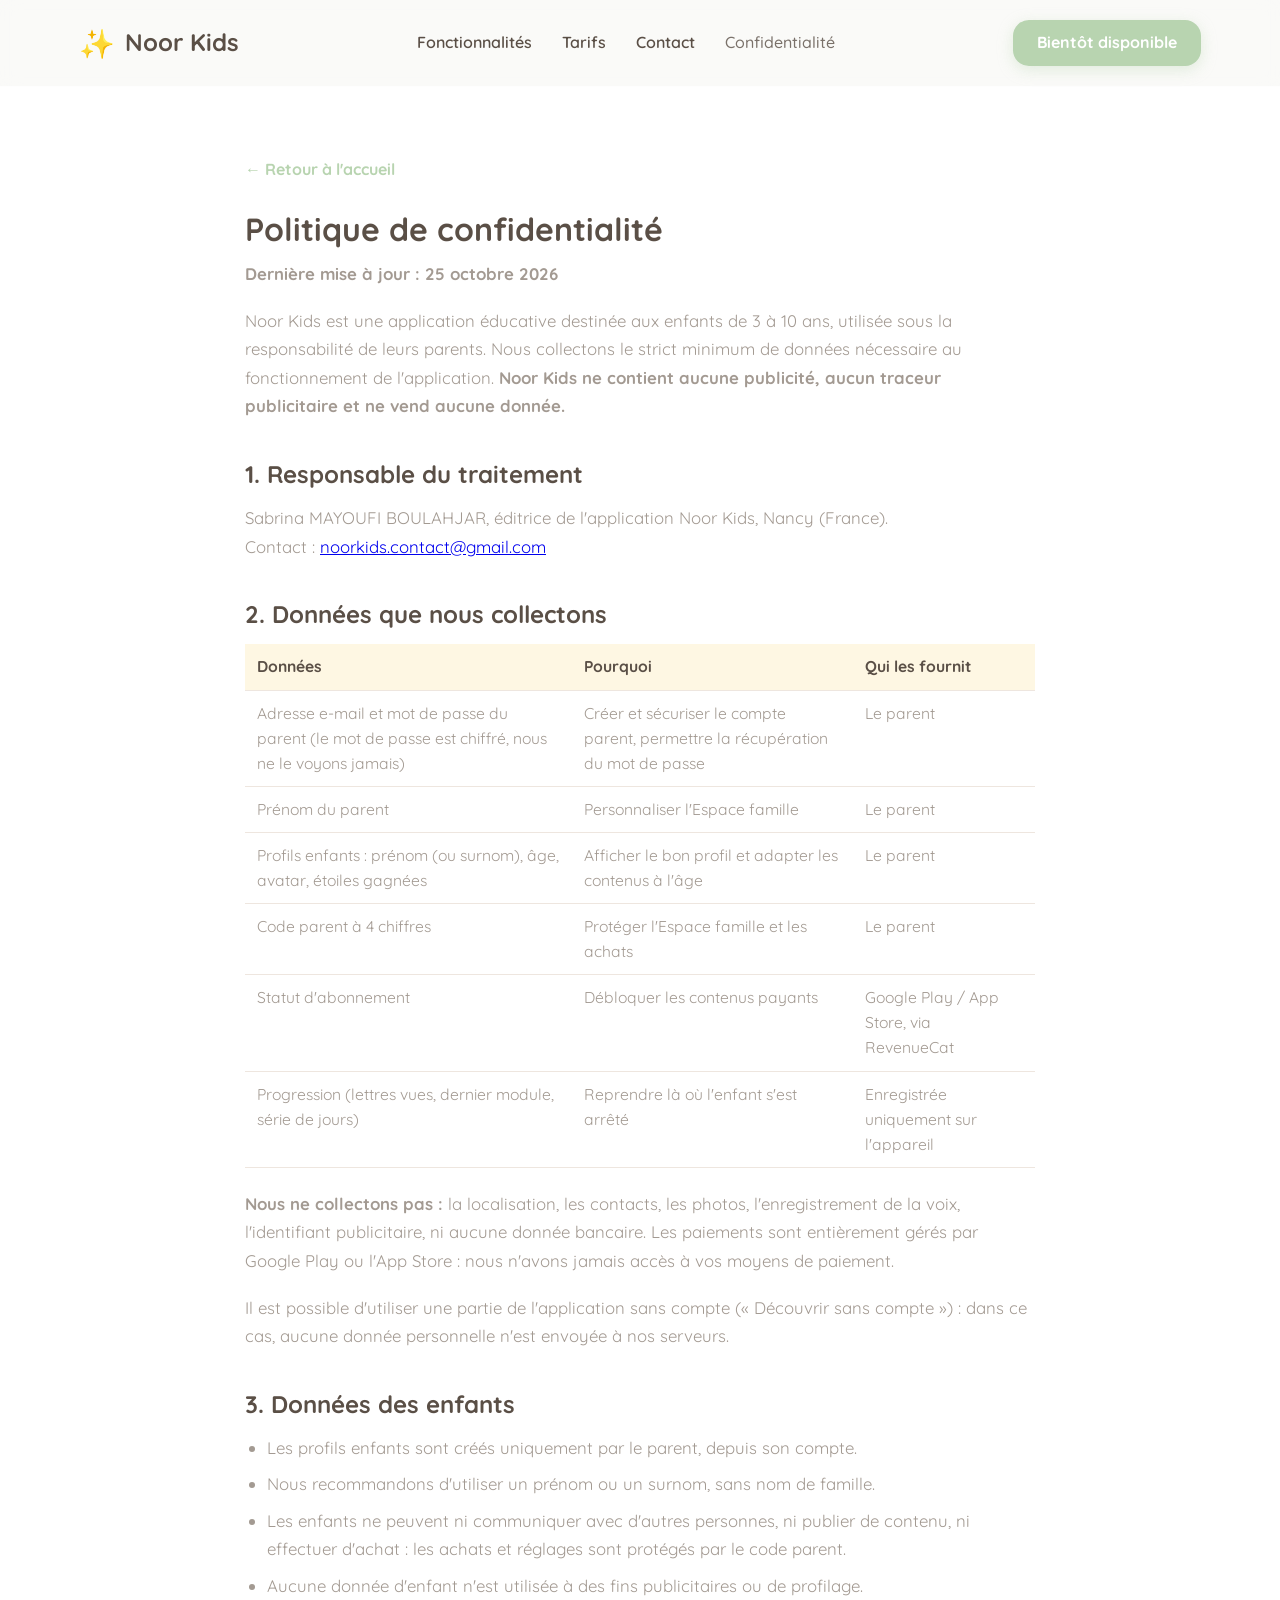
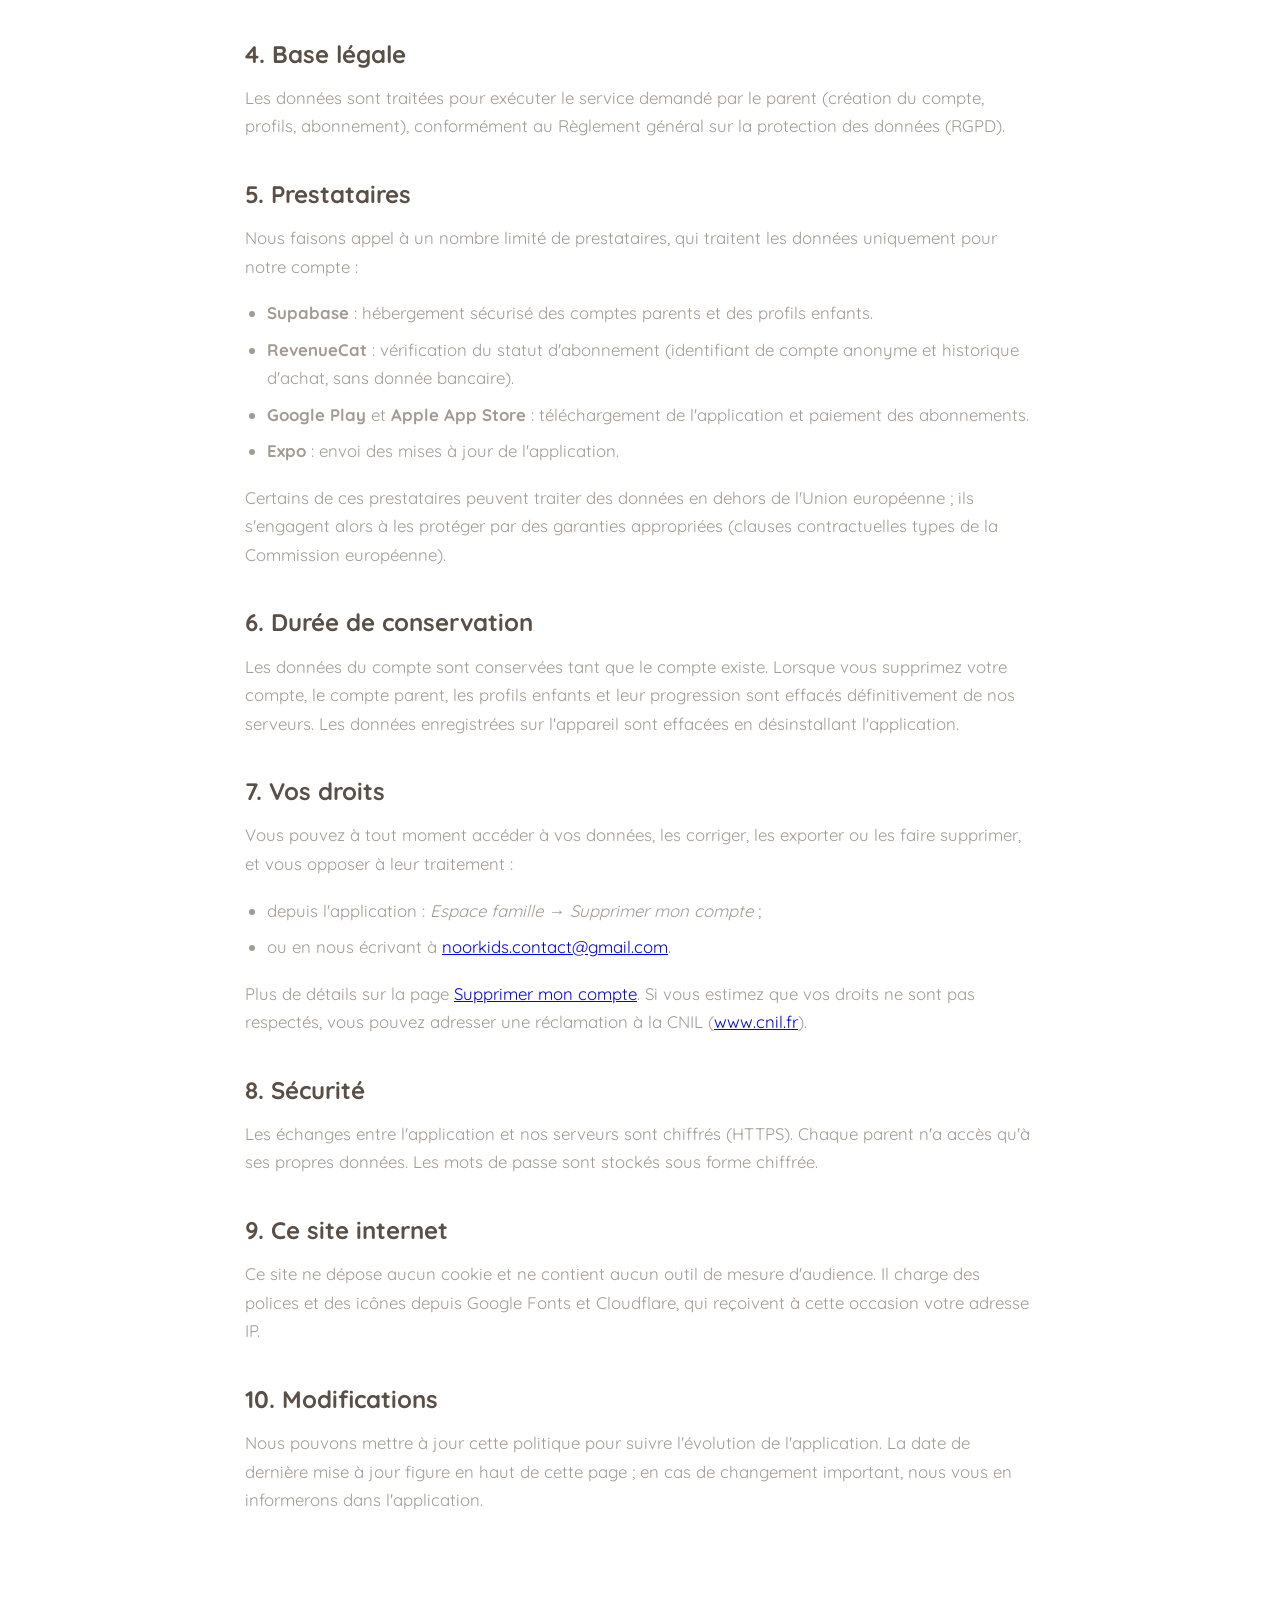
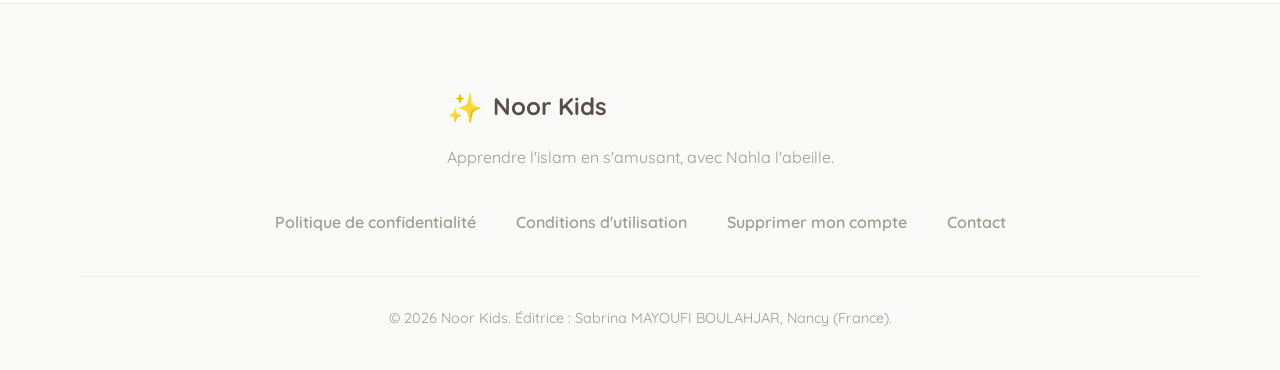
==== privacy.html @ 3c6b6955 "Site Noor Kids" ====
<!DOCTYPE html>
<html lang="fr">
<head>
    <meta charset="UTF-8">
    <meta name="viewport" content="width=device-width, initial-scale=1.0">
    <title>Politique de confidentialité – Noor Kids</title>
    <meta name="description" content="Comment Noor Kids collecte, utilise et protège les données des parents et des enfants.">
    <link rel="preconnect" href="https://fonts.googleapis.com">
    <link rel="preconnect" href="https://fonts.gstatic.com" crossorigin>
    <link href="https://fonts.googleapis.com/css2?family=Quicksand:wght@500;600;700&display=swap" rel="stylesheet">
    <link rel="stylesheet" href="https://cdnjs.cloudflare.com/ajax/libs/font-awesome/6.4.0/css/all.min.css">
    <link rel="stylesheet" href="style.css">
</head>
<body>
    <header>
        <div class="container">
            <a href="index.html" class="logo" style="text-decoration:none">
                <div class="logo-icon">✨</div>
                <h1>Noor Kids</h1>
            </a>
            <nav>
                <a href="index.html#features">Fonctionnalités</a>
                <a href="index.html#tarifs">Tarifs</a>
                <a href="index.html#support">Contact</a>
                <a href="privacy.html" class="nav-link-secondary">Confidentialité</a>
            </nav>
            <a href="index.html#download" class="btn-cta-nav">Bientôt disponible</a>
        </div>
    </header>

    <main class="page-content">
        <div class="container" style="max-width: 820px;">
            <a href="index.html" class="back-home">&larr; Retour à l'accueil</a>
            <h1>Politique de confidentialité</h1>
            <p class="updated">Dernière mise à jour : 25 octobre 2026</p>

            <p>Noor Kids est une application éducative destinée aux enfants de 3 à 10 ans, utilisée sous la responsabilité de leurs parents. Nous collectons le strict minimum de données nécessaire au fonctionnement de l'application. <strong>Noor Kids ne contient aucune publicité, aucun traceur publicitaire et ne vend aucune donnée.</strong></p>

            <h2>1. Responsable du traitement</h2>
            <p>Sabrina MAYOUFI BOULAHJAR, éditrice de l'application Noor Kids, Nancy (France).<br>Contact : <a href="mailto:noorkids.contact@gmail.com">noorkids.contact@gmail.com</a></p>

            <h2>2. Données que nous collectons</h2>
            <table>
                <tr><th>Données</th><th>Pourquoi</th><th>Qui les fournit</th></tr>
                <tr><td>Adresse e-mail et mot de passe du parent (le mot de passe est chiffré, nous ne le voyons jamais)</td><td>Créer et sécuriser le compte parent, permettre la récupération du mot de passe</td><td>Le parent</td></tr>
                <tr><td>Prénom du parent</td><td>Personnaliser l'Espace famille</td><td>Le parent</td></tr>
                <tr><td>Profils enfants : prénom (ou surnom), âge, avatar, étoiles gagnées</td><td>Afficher le bon profil et adapter les contenus à l'âge</td><td>Le parent</td></tr>
                <tr><td>Code parent à 4 chiffres</td><td>Protéger l'Espace famille et les achats</td><td>Le parent</td></tr>
                <tr><td>Statut d'abonnement</td><td>Débloquer les contenus payants</td><td>Google Play / App Store, via RevenueCat</td></tr>
                <tr><td>Progression (lettres vues, dernier module, série de jours)</td><td>Reprendre là où l'enfant s'est arrêté</td><td>Enregistrée uniquement sur l'appareil</td></tr>
            </table>
            <p><strong>Nous ne collectons pas :</strong> la localisation, les contacts, les photos, l'enregistrement de la voix, l'identifiant publicitaire, ni aucune donnée bancaire. Les paiements sont entièrement gérés par Google Play ou l'App Store : nous n'avons jamais accès à vos moyens de paiement.</p>
            <p>Il est possible d'utiliser une partie de l'application sans compte (« Découvrir sans compte ») : dans ce cas, aucune donnée personnelle n'est envoyée à nos serveurs.</p>

            <h2>3. Données des enfants</h2>
            <ul>
                <li>Les profils enfants sont créés uniquement par le parent, depuis son compte.</li>
                <li>Nous recommandons d'utiliser un prénom ou un surnom, sans nom de famille.</li>
                <li>Les enfants ne peuvent ni communiquer avec d'autres personnes, ni publier de contenu, ni effectuer d'achat : les achats et réglages sont protégés par le code parent.</li>
                <li>Aucune donnée d'enfant n'est utilisée à des fins publicitaires ou de profilage.</li>
            </ul>

            <h2>4. Base légale</h2>
            <p>Les données sont traitées pour exécuter le service demandé par le parent (création du compte, profils, abonnement), conformément au Règlement général sur la protection des données (RGPD).</p>

            <h2>5. Prestataires</h2>
            <p>Nous faisons appel à un nombre limité de prestataires, qui traitent les données uniquement pour notre compte :</p>
            <ul>
                <li><strong>Supabase</strong> : hébergement sécurisé des comptes parents et des profils enfants.</li>
                <li><strong>RevenueCat</strong> : vérification du statut d'abonnement (identifiant de compte anonyme et historique d'achat, sans donnée bancaire).</li>
                <li><strong>Google Play</strong> et <strong>Apple App Store</strong> : téléchargement de l'application et paiement des abonnements.</li>
                <li><strong>Expo</strong> : envoi des mises à jour de l'application.</li>
            </ul>
            <p>Certains de ces prestataires peuvent traiter des données en dehors de l'Union européenne ; ils s'engagent alors à les protéger par des garanties appropriées (clauses contractuelles types de la Commission européenne).</p>

            <h2>6. Durée de conservation</h2>
            <p>Les données du compte sont conservées tant que le compte existe. Lorsque vous supprimez votre compte, le compte parent, les profils enfants et leur progression sont effacés définitivement de nos serveurs. Les données enregistrées sur l'appareil sont effacées en désinstallant l'application.</p>

            <h2>7. Vos droits</h2>
            <p>Vous pouvez à tout moment accéder à vos données, les corriger, les exporter ou les faire supprimer, et vous opposer à leur traitement :</p>
            <ul>
                <li>depuis l'application : <em>Espace famille → Supprimer mon compte</em> ;</li>
                <li>ou en nous écrivant à <a href="mailto:noorkids.contact@gmail.com">noorkids.contact@gmail.com</a>.</li>
            </ul>
            <p>Plus de détails sur la page <a href="suppression-compte.html">Supprimer mon compte</a>. Si vous estimez que vos droits ne sont pas respectés, vous pouvez adresser une réclamation à la CNIL (<a href="https://www.cnil.fr" target="_blank" rel="noopener">www.cnil.fr</a>).</p>

            <h2>8. Sécurité</h2>
            <p>Les échanges entre l'application et nos serveurs sont chiffrés (HTTPS). Chaque parent n'a accès qu'à ses propres données. Les mots de passe sont stockés sous forme chiffrée.</p>

            <h2>9. Ce site internet</h2>
            <p>Ce site ne dépose aucun cookie et ne contient aucun outil de mesure d'audience. Il charge des polices et des icônes depuis Google Fonts et Cloudflare, qui reçoivent à cette occasion votre adresse IP.</p>

            <h2>10. Modifications</h2>
            <p>Nous pouvons mettre à jour cette politique pour suivre l'évolution de l'application. La date de dernière mise à jour figure en haut de cette page ; en cas de changement important, nous vous en informerons dans l'application.</p>
        </div>
    </main>

    <footer>
        <div class="container">
            <div class="footer-brand">
                <div class="logo">
                    <div class="logo-icon">✨</div>
                    <h2>Noor Kids</h2>
                </div>
                <p>Apprendre l'islam en s'amusant, avec Nahla l'abeille.</p>
            </div>
            <div class="footer-links">
                <a href="privacy.html">Politique de confidentialité</a>
                <a href="terms.html">Conditions d'utilisation</a>
                <a href="suppression-compte.html">Supprimer mon compte</a>
                <a href="index.html#support">Contact</a>
            </div>
            <div class="footer-copy">
                <p>&copy; 2026 Noor Kids. Éditrice : Sabrina MAYOUFI BOULAHJAR, Nancy (France).</p>
            </div>
        </div>
    </footer>
</body>
</html>
---- style.css ----
/* Reset and General Styles */
* {
    margin: 0;
    padding: 0;
    box-sizing: border-box;
}

:root {
    --color-green: #b8d4b0;
    --color-peach: #f5cdb0;
    --color-honey: #fde8b0;
    --color-taupe: #8e8075;
    
    --color-white: #ffffff;
    --color-offwhite: #fafaf8;
    --color-text: #5a4f46;
    --color-text-light: #a39a92;
    
    --color-success: #b8d4b0;
    --color-warning: #f0a830;
    --color-error: #e07060;
    
    --font-main: 'Quicksand', sans-serif;
    --border-radius-lg: 24px;
    --border-radius-md: 16px;
    --transition-smooth: all 0.3s cubic-bezier(0.4, 0, 0.2, 1);
    --shadow-soft: 0 10px 30px rgba(90, 79, 70, 0.06);
    --shadow-hover: 0 20px 40px rgba(90, 79, 70, 0.12);
}

html {
    scroll-behavior: smooth;
}

body {
    font-family: var(--font-main);
    color: var(--color-text);
    background-color: var(--color-offwhite);
    line-height: 1.6;
    overflow-x: hidden;
}

.container {
    width: 90%;
    max-width: 1200px;
    margin: 0 auto;
    padding: 0 15px;
}

/* Typography */
h1, h2, h3, h4 {
    font-weight: 700;
    line-height: 1.3;
}

/* Header & Navigation */
header {
    background-color: rgba(250, 250, 248, 0.85);
    backdrop-filter: blur(10px);
    position: sticky;
    top: 0;
    z-index: 1000;
    padding: 20px 0;
    border-bottom: 1px solid rgba(255, 255, 255, 0.8);
    transition: var(--transition-smooth);
}

header .container {
    display: flex;
    justify-content: space-between;
    align-items: center;
}

.logo {
    display: flex;
    align-items: center;
    gap: 10px;
    text-decoration: none;
    color: var(--color-text);
}

.logo-icon {
    font-size: 1.8rem;
    animation: float 3s ease-in-out infinite;
}

.logo h1 {
    font-size: 1.5rem;
    color: var(--color-text);
}

nav {
    display: flex;
    gap: 30px;
    align-items: center;
}

nav a {
    text-decoration: none;
    color: var(--color-text);
    font-weight: 600;
    font-size: 1rem;
    transition: var(--transition-smooth);
    position: relative;
}

nav a::after {
    content: '';
    position: absolute;
    width: 0;
    height: 3px;
    bottom: -5px;
    left: 0;
    background-color: var(--color-green);
    border-radius: 2px;
    transition: var(--transition-smooth);
}

nav a:hover::after {
    width: 100%;
}

nav a:hover {
    color: var(--color-taupe);
}

.nav-link-secondary {
    opacity: 0.8;
    font-weight: 500;
}

.btn-cta-nav {
    background-color: var(--color-green);
    color: var(--color-white);
    text-decoration: none;
    padding: 10px 24px;
    border-radius: var(--border-radius-md);
    font-weight: 700;
    transition: var(--transition-smooth);
    box-shadow: 0 4px 15px rgba(184, 212, 176, 0.4);
}

.btn-cta-nav:hover {
    background-color: #a4c49b;
    transform: translateY(-2px);
    box-shadow: 0 6px 20px rgba(184, 212, 176, 0.6);
}

/* Hero Section */
.hero {
    padding: 80px 0;
    position: relative;
    overflow: hidden;
}

.hero .container {
    display: flex;
    align-items: center;
    gap: 50px;
}

.hero-content {
    flex: 1.2;
}

.badge {
    display: inline-block;
    background-color: rgba(184, 212, 176, 0.2);
    color: #7ba271;
    padding: 6px 16px;
    border-radius: 50px;
    font-weight: 700;
    font-size: 0.85rem;
    margin-bottom: 20px;
    text-transform: uppercase;
    letter-spacing: 0.5px;
}

.hero-content h2 {
    font-size: 3rem;
    margin-bottom: 20px;
    color: var(--color-text);
}

.hero-content h2 span {
    color: #8fae87;
    position: relative;
}

.hero-content p {
    font-size: 1.2rem;
    color: var(--color-text-light);
    margin-bottom: 40px;
    max-width: 600px;
}

.hero-actions {
    display: flex;
    gap: 20px;
}

.btn-appstore, .btn-playstore {
    display: flex;
    align-items: center;
    background-color: var(--color-text);
    color: var(--color-white);
    text-decoration: none;
    padding: 12px 28px;
    border-radius: var(--border-radius-md);
    gap: 15px;
    transition: var(--transition-smooth);
    box-shadow: var(--shadow-soft);
}

.btn-appstore:hover, .btn-playstore:hover {
    background-color: var(--color-taupe);
    transform: translateY(-3px);
    box-shadow: var(--shadow-hover);
}

.btn-appstore i, .btn-playstore i {
    font-size: 2rem;
}

.btn-text {
    display: flex;
    flex-direction: column;
}

.btn-text span {
    font-size: 0.75rem;
    opacity: 0.8;
}

.btn-text strong {
    font-size: 1.1rem;
    font-weight: 700;
}

.hero-image {
    flex: 0.8;
    display: flex;
    justify-content: center;
}

/* Phone Mockup */
.phone-mockup {
    width: 300px;
    height: 600px;
    background-color: #1e1e1e;
    border: 12px solid #2e2e2e;
    border-radius: 40px;
    box-shadow: 0 25px 60px rgba(90, 79, 70, 0.15);
    position: relative;
    overflow: hidden;
}

.phone-mockup::before {
    content: '';
    position: absolute;
    top: 0;
    left: 50%;
    transform: translateX(-50%);
    width: 150px;
    height: 25px;
    background-color: #2e2e2e;
    border-bottom-left-radius: 20px;
    border-bottom-right-radius: 20px;
    z-index: 10;
}

.phone-screen {
    width: 100%;
    height: 100%;
    background-color: var(--color-offwhite);
    padding: 40px 20px 20px 20px;
    display: flex;
    flex-direction: column;
    gap: 20px;
    overflow: hidden;
}

.app-header {
    display: flex;
    justify-content: space-between;
    align-items: center;
    border-bottom: 2px solid var(--color-white);
    padding-bottom: 10px;
}

.app-title {
    font-weight: 700;
    font-size: 1.1rem;
}

.app-avatar {
    font-size: 1.3rem;
}

.app-body {
    display: flex;
    flex-direction: column;
    gap: 15px;
}

.app-card {
    background-color: var(--color-white);
    border-radius: var(--border-radius-md);
    padding: 15px;
    box-shadow: 0 4px 10px rgba(90, 79, 70, 0.03);
    border: 2px solid var(--color-white);
    transition: var(--transition-smooth);
}

.app-card h3 {
    font-size: 0.95rem;
    margin: 5px 0;
}

.app-card p {
    font-size: 0.75rem;
    color: var(--color-text-light);
}

.card-icon {
    font-size: 1.5rem;
}

.card-green {
    background-color: rgba(184, 212, 176, 0.15);
}

.card-peach {
    background-color: rgba(245, 205, 176, 0.15);
}

.card-honey {
    background-color: rgba(253, 232, 176, 0.15);
}

/* Features Section */
.features {
    padding: 100px 0;
    background-color: var(--color-white);
}

.section-title {
    text-align: center;
    max-width: 700px;
    margin: 0 auto 60px auto;
}

.section-title h2 {
    font-size: 2.5rem;
    margin-bottom: 15px;
    color: var(--color-text);
}

.section-title p {
    font-size: 1.1rem;
    color: var(--color-text-light);
}

.features-grid {
    display: grid;
    grid-template-columns: repeat(auto-fit, minmax(320px, 1fr));
    gap: 30px;
}

.feature-card {
    background-color: var(--color-offwhite);
    border-radius: var(--border-radius-lg);
    padding: 40px 30px;
    transition: var(--transition-smooth);
    border: 2px solid transparent;
}

.feature-card:hover {
    transform: translateY(-5px);
    border-color: rgba(184, 212, 176, 0.3);
    box-shadow: var(--shadow-hover);
}

.feature-icon {
    width: 60px;
    height: 60px;
    border-radius: var(--border-radius-md);
    display: flex;
    align-items: center;
    justify-content: center;
    font-size: 2rem;
    margin-bottom: 25px;
}

.bg-green { background-color: var(--color-green); }
.bg-peach { background-color: var(--color-peach); }
.bg-honey { background-color: var(--color-honey); }

.bg-green-light { background-color: rgba(184, 212, 176, 0.4); }
.bg-peach-light { background-color: rgba(245, 205, 176, 0.4); }
.bg-honey-light { background-color: rgba(253, 232, 176, 0.4); }

.feature-card h3 {
    font-size: 1.3rem;
    margin-bottom: 15px;
}

.feature-card p {
    color: var(--color-text-light);
    font-size: 1rem;
}

/* Screenshots Section */
.screenshots {
    padding: 100px 0;
    background-color: var(--color-offwhite);
}

.screenshots-slider {
    display: flex;
    justify-content: center;
    gap: 30px;
    flex-wrap: wrap;
    margin-top: 40px;
}

.screenshot-item {
    flex: 1;
    min-width: 280px;
    max-width: 320px;
}

.mockup-frame {
    background-color: var(--color-white);
    border-radius: 30px;
    padding: 12px;
    box-shadow: var(--shadow-soft);
    border: 2px solid var(--color-white);
}

.screenshot-content {
    height: 480px;
    border-radius: 20px;
    display: flex;
    flex-direction: column;
    justify-content: center;
    align-items: center;
    text-align: center;
    padding: 30px;
    color: var(--color-text);
}

.bg-green-soft { background-color: rgba(184, 212, 176, 0.1); }
.bg-peach-soft { background-color: rgba(245, 205, 176, 0.1); }
.bg-honey-soft { background-color: rgba(253, 232, 176, 0.1); }

.screen-emoji {
    font-size: 4rem;
    margin-bottom: 30px;
    animation: pulse 2s infinite alternate;
}

.screenshot-content h4 {
    font-size: 1.4rem;
    margin-bottom: 15px;
}

.screenshot-content p {
    font-size: 0.95rem;
    color: var(--color-text-light);
}

/* Support & Contact Section */
.support {
    padding: 100px 0;
    background-color: var(--color-white);
}

.support-wrapper {
    display: flex;
    gap: 60px;
    align-items: center;
}

.support-info {
    flex: 1;
}

.support-info h2 {
    font-size: 2.5rem;
    margin-bottom: 20px;
}

.support-info p {
    font-size: 1.1rem;
    color: var(--color-text-light);
    margin-bottom: 40px;
}

.contact-details {
    display: flex;
    flex-direction: column;
    gap: 20px;
}

.contact-item {
    display: flex;
    align-items: center;
    gap: 15px;
    font-size: 1.1rem;
}

.contact-item i {
    color: var(--color-green);
    font-size: 1.3rem;
}

.support-form {
    flex: 1;
    background-color: var(--color-offwhite);
    padding: 40px;
    border-radius: var(--border-radius-lg);
    box-shadow: var(--shadow-soft);
}

.support-form h3 {
    margin-bottom: 25px;
    font-size: 1.5rem;
}

.form-group {
    margin-bottom: 20px;
}

.form-group label {
    display: block;
    font-weight: 600;
    margin-bottom: 8px;
    font-size: 0.9rem;
}

.form-group input, .form-group textarea {
    width: 100%;
    padding: 12px 16px;
    border-radius: var(--border-radius-md);
    border: 2px solid transparent;
    background-color: var(--color-white);
    font-family: var(--font-main);
    font-size: 1rem;
    color: var(--color-text);
    outline: none;
    transition: var(--transition-smooth);
}

.form-group input:focus, .form-group textarea:focus {
    border-color: var(--color-green);
    box-shadow: 0 0 10px rgba(184, 212, 176, 0.2);
}

.btn-submit {
    width: 100%;
    background-color: var(--color-green);
    color: var(--color-white);
    border: none;
    padding: 14px;
    border-radius: var(--border-radius-md);
    font-size: 1.1rem;
    font-weight: 700;
    cursor: pointer;
    font-family: var(--font-main);
    transition: var(--transition-smooth);
    box-shadow: 0 4px 15px rgba(184, 212, 176, 0.4);
}

.btn-submit:hover {
    background-color: #a4c49b;
    transform: translateY(-2px);
    box-shadow: 0 6px 20px rgba(184, 212, 176, 0.6);
}

/* Footer */
footer {
    background-color: var(--color-offwhite);
    padding: 80px 0 40px 0;
    border-top: 1px solid rgba(0, 0, 0, 0.05);
}

footer .container {
    display: flex;
    flex-direction: column;
    align-items: center;
    gap: 40px;
}

.footer-brand {
    text-align: center;
    max-width: 500px;
}

.footer-brand p {
    margin-top: 15px;
    color: var(--color-text-light);
}

.footer-links {
    display: flex;
    gap: 40px;
    flex-wrap: wrap;
    justify-content: center;
}

.footer-links a {
    text-decoration: none;
    color: var(--color-text-light);
    font-weight: 600;
    transition: var(--transition-smooth);
}

.footer-links a:hover {
    color: var(--color-text);
}

.footer-copy {
    border-top: 1px solid rgba(0, 0, 0, 0.05);
    width: 100%;
    padding-top: 30px;
    text-align: center;
    font-size: 0.9rem;
    color: var(--color-text-light);
}

/* Animations */
@keyframes float {
    0% { transform: translateY(0px); }
    50% { transform: translateY(-10px); }
    100% { transform: translateY(0px); }
}

@keyframes pulse {
    0% { transform: scale(1); }
    100% { transform: scale(1.08); }
}

/* Responsive Design */
@media (max-width: 992px) {
    .hero .container {
        flex-direction: column;
        text-align: center;
    }
    
    .hero-content p {
        margin-left: auto;
        margin-right: auto;
    }
    
    .hero-actions {
        justify-content: center;
    }
    
    .support-wrapper {
        flex-direction: column;
        gap: 40px;
    }
    
    .support-info {
        text-align: center;
    }
    
    .contact-details {
        align-items: center;
    }
}

@media (max-width: 768px) {
    header .container {
        flex-direction: column;
        gap: 20px;
    }
    
    nav {
        gap: 15px;
        flex-wrap: wrap;
        justify-content: center;
    }
    
    .hero-content h2 {
        font-size: 2.2rem;
    }
    
    .hero-actions {
        flex-direction: column;
        align-items: center;
    }
    
    .btn-appstore, .btn-playstore {
        width: 100%;
        max-width: 280px;
        justify-content: center;
    }
}

/* ===== Pages légales (confidentialité, conditions, suppression) ===== */
.page-content { padding: 70px 0; background-color: var(--color-white); }
.page-content h1 { margin-bottom: 10px; }
.page-content h2 { margin-top: 38px; margin-bottom: 14px; color: var(--color-text); }
.page-content p, .page-content ul, .page-content ol { margin-bottom: 18px; font-size: 1.05rem; color: var(--color-text-light); line-height: 1.7; }
.page-content ul, .page-content ol { padding-left: 22px; }
.page-content li { margin-bottom: 8px; }
.page-content table { width: 100%; border-collapse: collapse; margin-bottom: 22px; font-size: 0.98rem; }
.page-content th, .page-content td { text-align: left; padding: 10px 12px; border-bottom: 1px solid #eee6df; vertical-align: top; color: var(--color-text-light); }
.page-content th { color: var(--color-text); background: rgba(253, 232, 176, 0.35); }
.updated { font-weight: 700; color: var(--color-text); }
.back-home { display: inline-flex; align-items: center; gap: 10px; color: var(--color-green); text-decoration: none; font-weight: 700; margin-bottom: 26px; }
.back-home:hover { color: var(--color-taupe); }
.note-box { background: rgba(253, 232, 176, 0.45); border-radius: 18px; padding: 18px 20px; margin: 20px 0; color: var(--color-text); }
.btn-mail { display: inline-flex; align-items: center; gap: 10px; background: var(--color-taupe, #8e8075); color: #fff; padding: 14px 22px; border-radius: 18px; text-decoration: none; font-weight: 700; }
.btn-mail:hover { opacity: 0.9; }
.store-soon { opacity: 0.75; cursor: default; }
@media (max-width: 640px) { .page-content { padding: 40px 0; } .page-content table { font-size: 0.9rem; } }
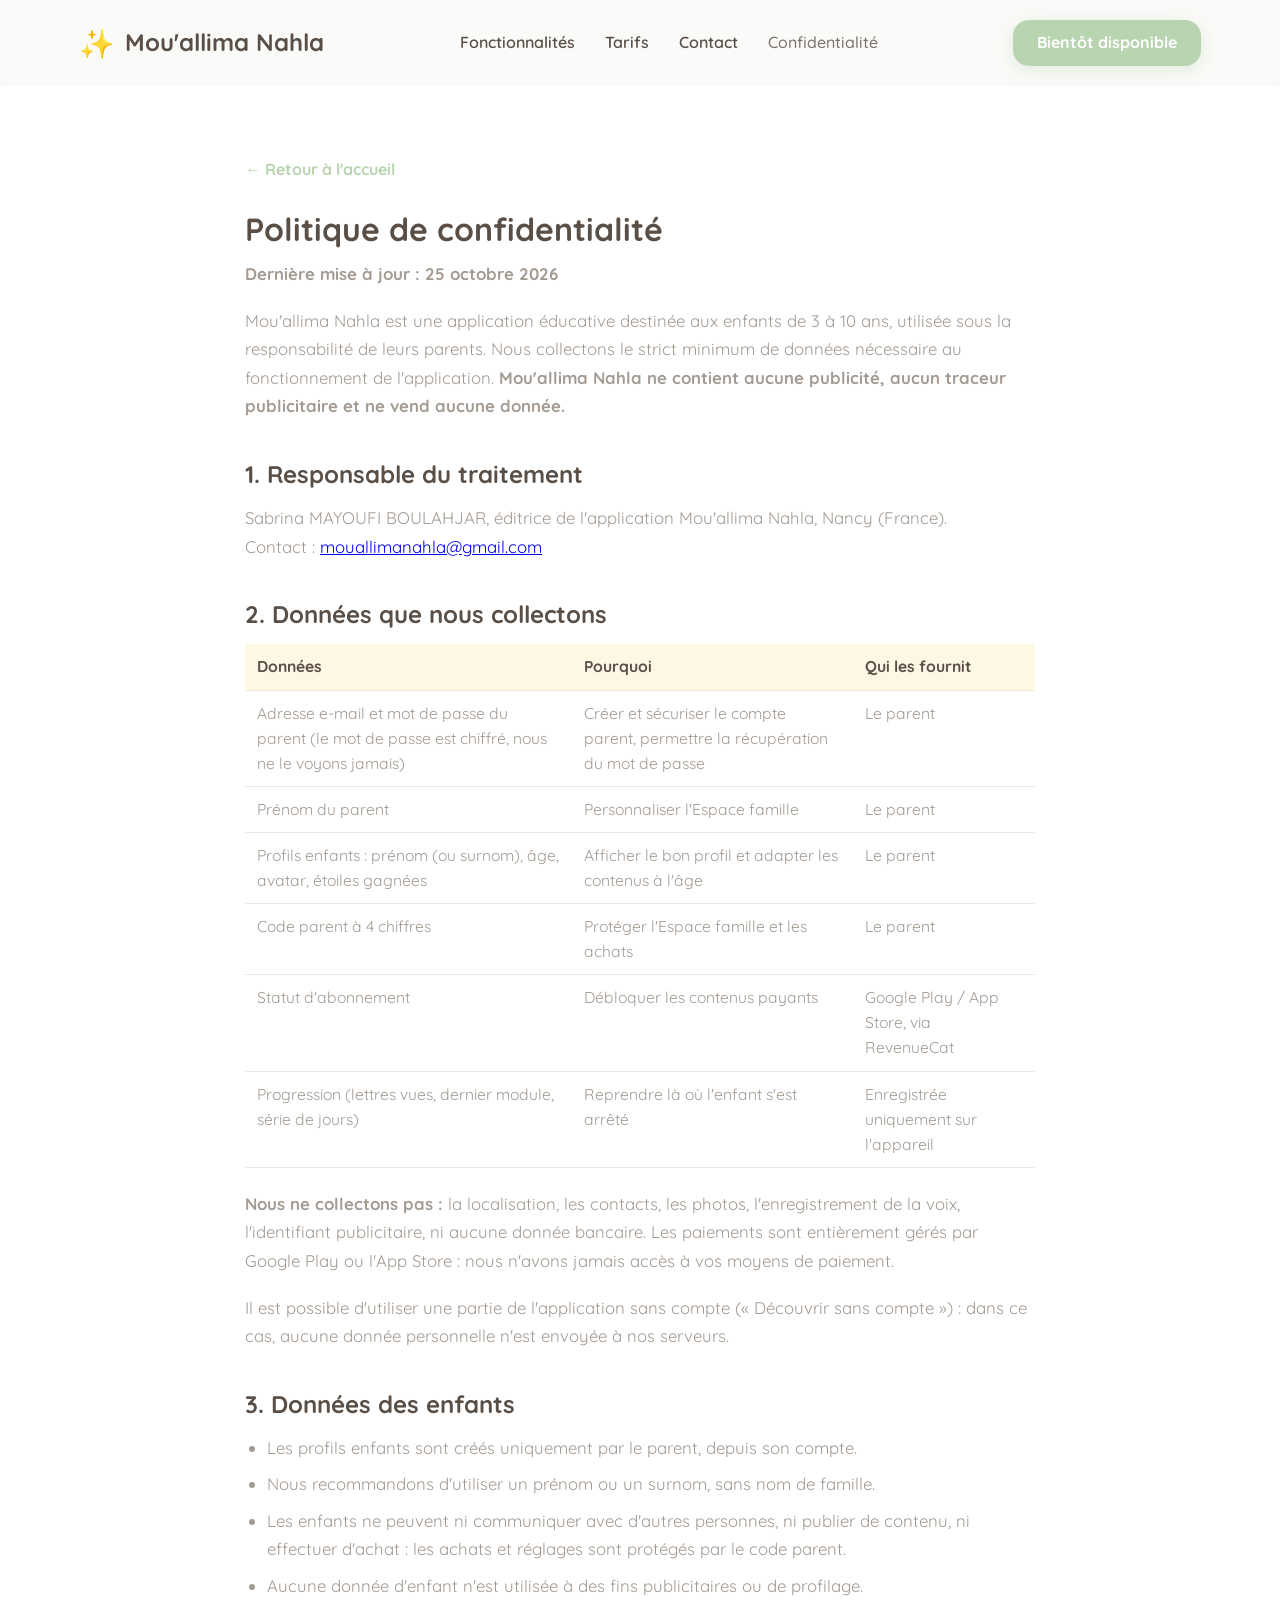
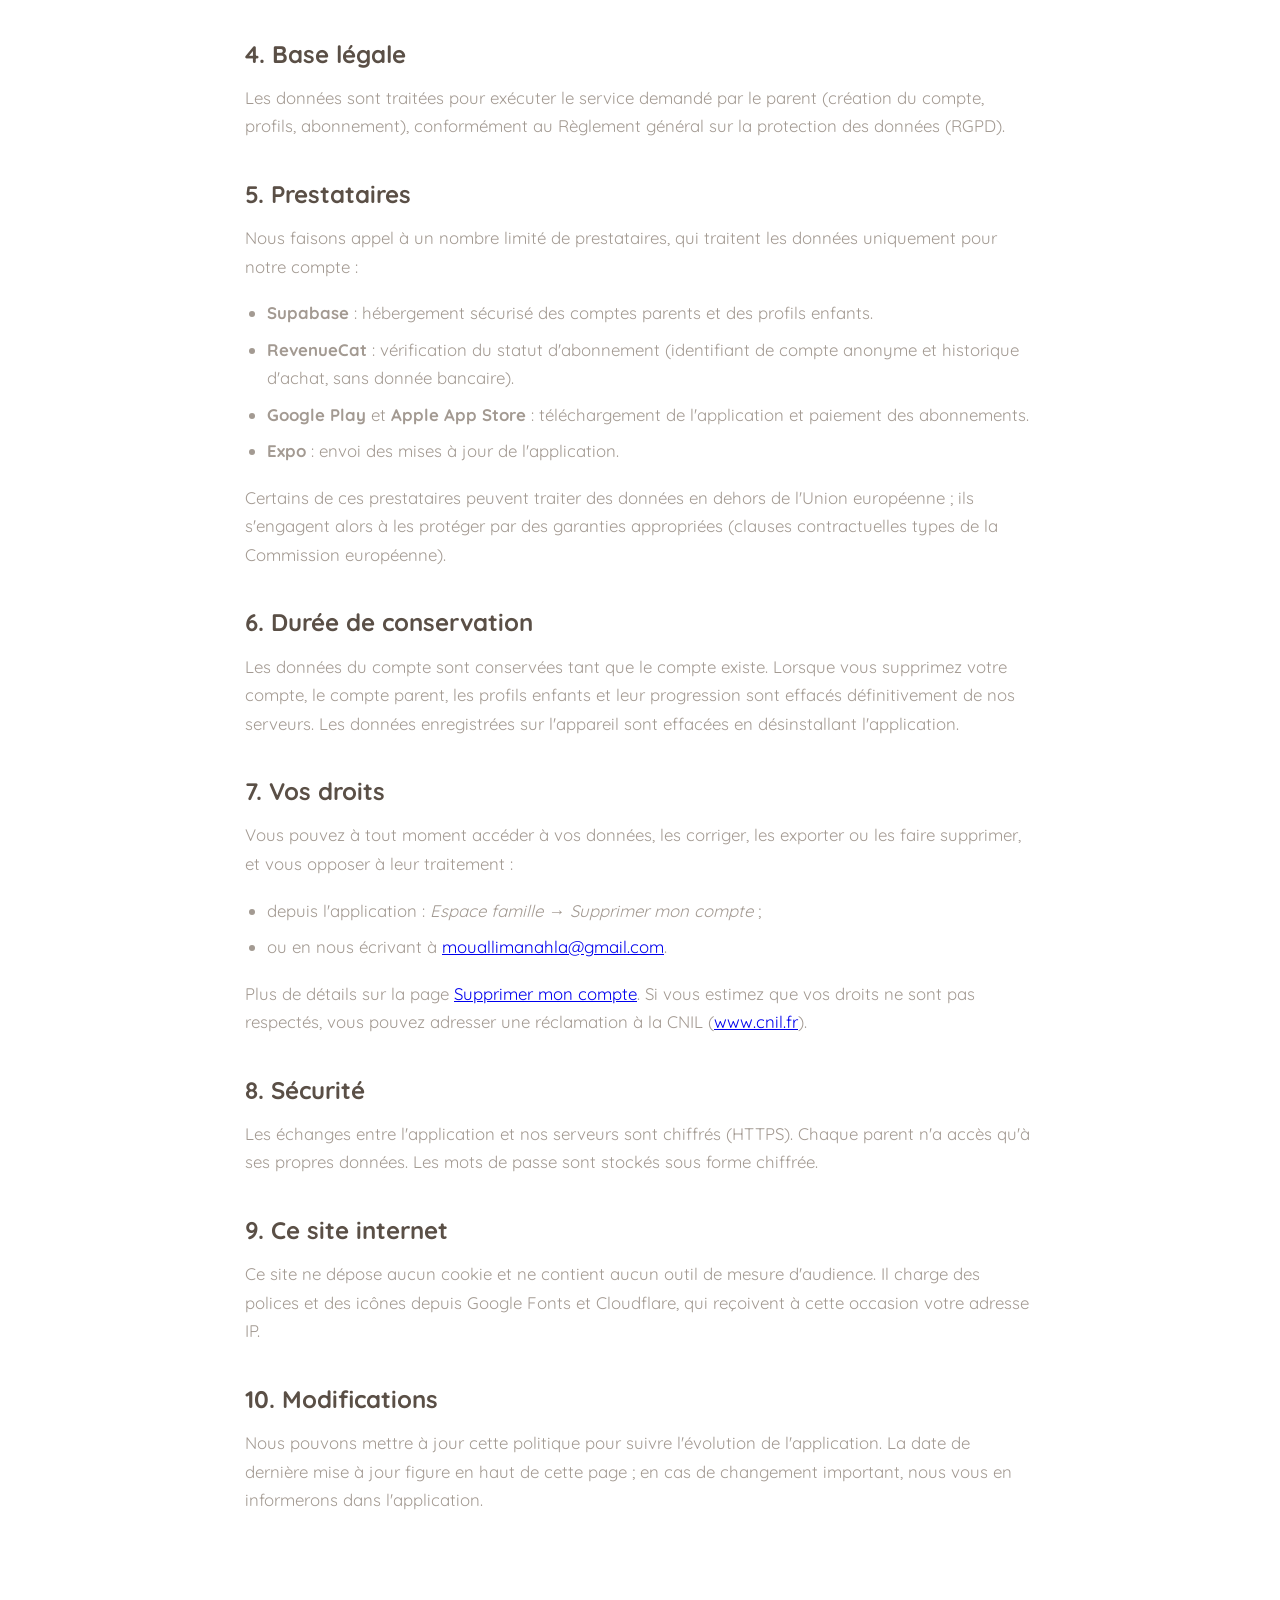
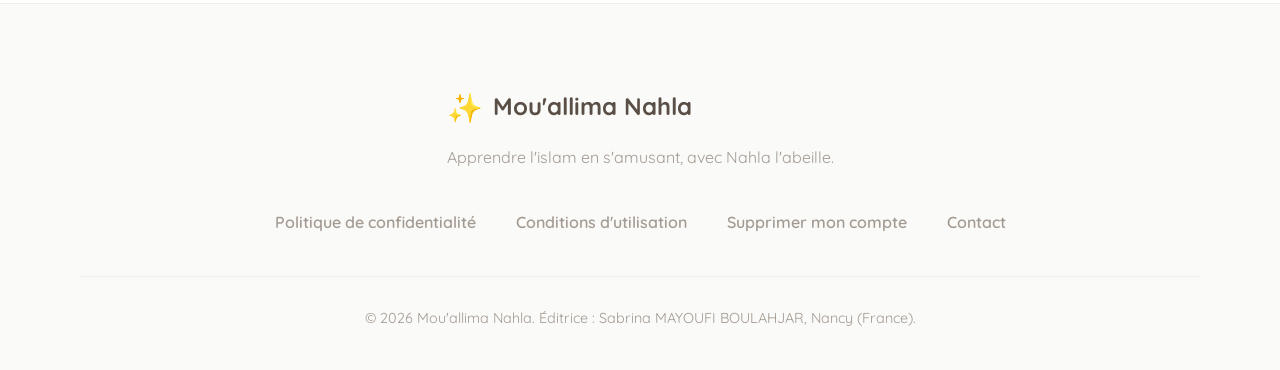
==== commit 8de04e1e: "Nouveau nom Mou'allima Nahla et nouvelle adresse de contact" ====
--- a/privacy.html
+++ b/privacy.html
@@ -3,8 +3,8 @@
 <head>
     <meta charset="UTF-8">
     <meta name="viewport" content="width=device-width, initial-scale=1.0">
-    <title>Politique de confidentialité – Noor Kids</title>
-    <meta name="description" content="Comment Noor Kids collecte, utilise et protège les données des parents et des enfants.">
+    <title>Politique de confidentialité – Mou'allima Nahla</title>
+    <meta name="description" content="Comment Mou'allima Nahla collecte, utilise et protège les données des parents et des enfants.">
     <link rel="preconnect" href="https://fonts.googleapis.com">
     <link rel="preconnect" href="https://fonts.gstatic.com" crossorigin>
     <link href="https://fonts.googleapis.com/css2?family=Quicksand:wght@500;600;700&display=swap" rel="stylesheet">
@@ -16,7 +16,7 @@
         <div class="container">
             <a href="index.html" class="logo" style="text-decoration:none">
                 <div class="logo-icon">✨</div>
-                <h1>Noor Kids</h1>
+                <h1>Mou'allima Nahla</h1>
             </a>
             <nav>
                 <a href="index.html#features">Fonctionnalités</a>
@@ -34,10 +34,10 @@
             <h1>Politique de confidentialité</h1>
             <p class="updated">Dernière mise à jour : 25 octobre 2026</p>
 
-            <p>Noor Kids est une application éducative destinée aux enfants de 3 à 10 ans, utilisée sous la responsabilité de leurs parents. Nous collectons le strict minimum de données nécessaire au fonctionnement de l'application. <strong>Noor Kids ne contient aucune publicité, aucun traceur publicitaire et ne vend aucune donnée.</strong></p>
+            <p>Mou'allima Nahla est une application éducative destinée aux enfants de 3 à 10 ans, utilisée sous la responsabilité de leurs parents. Nous collectons le strict minimum de données nécessaire au fonctionnement de l'application. <strong>Mou'allima Nahla ne contient aucune publicité, aucun traceur publicitaire et ne vend aucune donnée.</strong></p>
 
             <h2>1. Responsable du traitement</h2>
-            <p>Sabrina MAYOUFI BOULAHJAR, éditrice de l'application Noor Kids, Nancy (France).<br>Contact : <a href="mailto:noorkids.contact@gmail.com">noorkids.contact@gmail.com</a></p>
+            <p>Sabrina MAYOUFI BOULAHJAR, éditrice de l'application Mou'allima Nahla, Nancy (France).<br>Contact : <a href="mailto:mouallimanahla@gmail.com">mouallimanahla@gmail.com</a></p>
 
             <h2>2. Données que nous collectons</h2>
             <table>
@@ -80,7 +80,7 @@
             <p>Vous pouvez à tout moment accéder à vos données, les corriger, les exporter ou les faire supprimer, et vous opposer à leur traitement :</p>
             <ul>
                 <li>depuis l'application : <em>Espace famille → Supprimer mon compte</em> ;</li>
-                <li>ou en nous écrivant à <a href="mailto:noorkids.contact@gmail.com">noorkids.contact@gmail.com</a>.</li>
+                <li>ou en nous écrivant à <a href="mailto:mouallimanahla@gmail.com">mouallimanahla@gmail.com</a>.</li>
             </ul>
             <p>Plus de détails sur la page <a href="suppression-compte.html">Supprimer mon compte</a>. Si vous estimez que vos droits ne sont pas respectés, vous pouvez adresser une réclamation à la CNIL (<a href="https://www.cnil.fr" target="_blank" rel="noopener">www.cnil.fr</a>).</p>
 
@@ -100,7 +100,7 @@
             <div class="footer-brand">
                 <div class="logo">
                     <div class="logo-icon">✨</div>
-                    <h2>Noor Kids</h2>
+                    <h2>Mou'allima Nahla</h2>
                 </div>
                 <p>Apprendre l'islam en s'amusant, avec Nahla l'abeille.</p>
             </div>
@@ -111,7 +111,7 @@
                 <a href="index.html#support">Contact</a>
             </div>
             <div class="footer-copy">
-                <p>&copy; 2026 Noor Kids. Éditrice : Sabrina MAYOUFI BOULAHJAR, Nancy (France).</p>
+                <p>&copy; 2026 Mou'allima Nahla. Éditrice : Sabrina MAYOUFI BOULAHJAR, Nancy (France).</p>
             </div>
         </div>
     </footer>
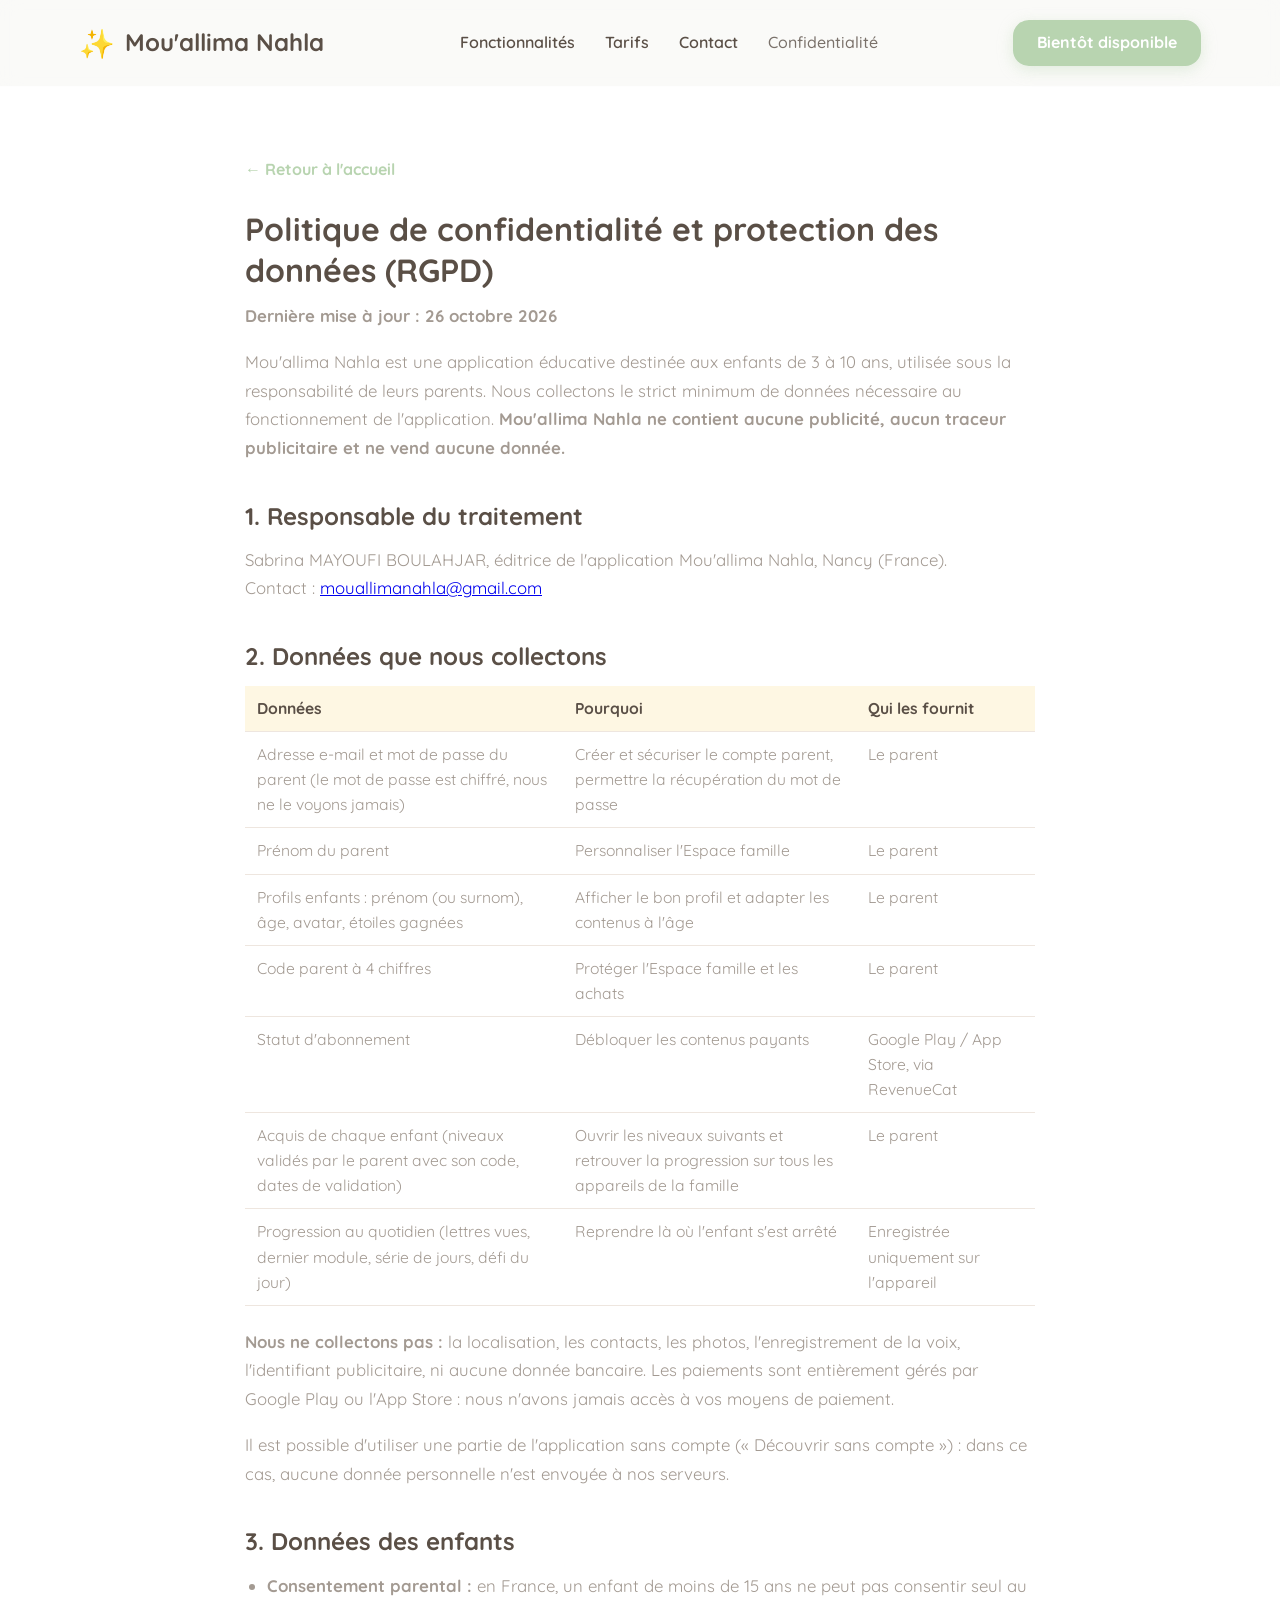
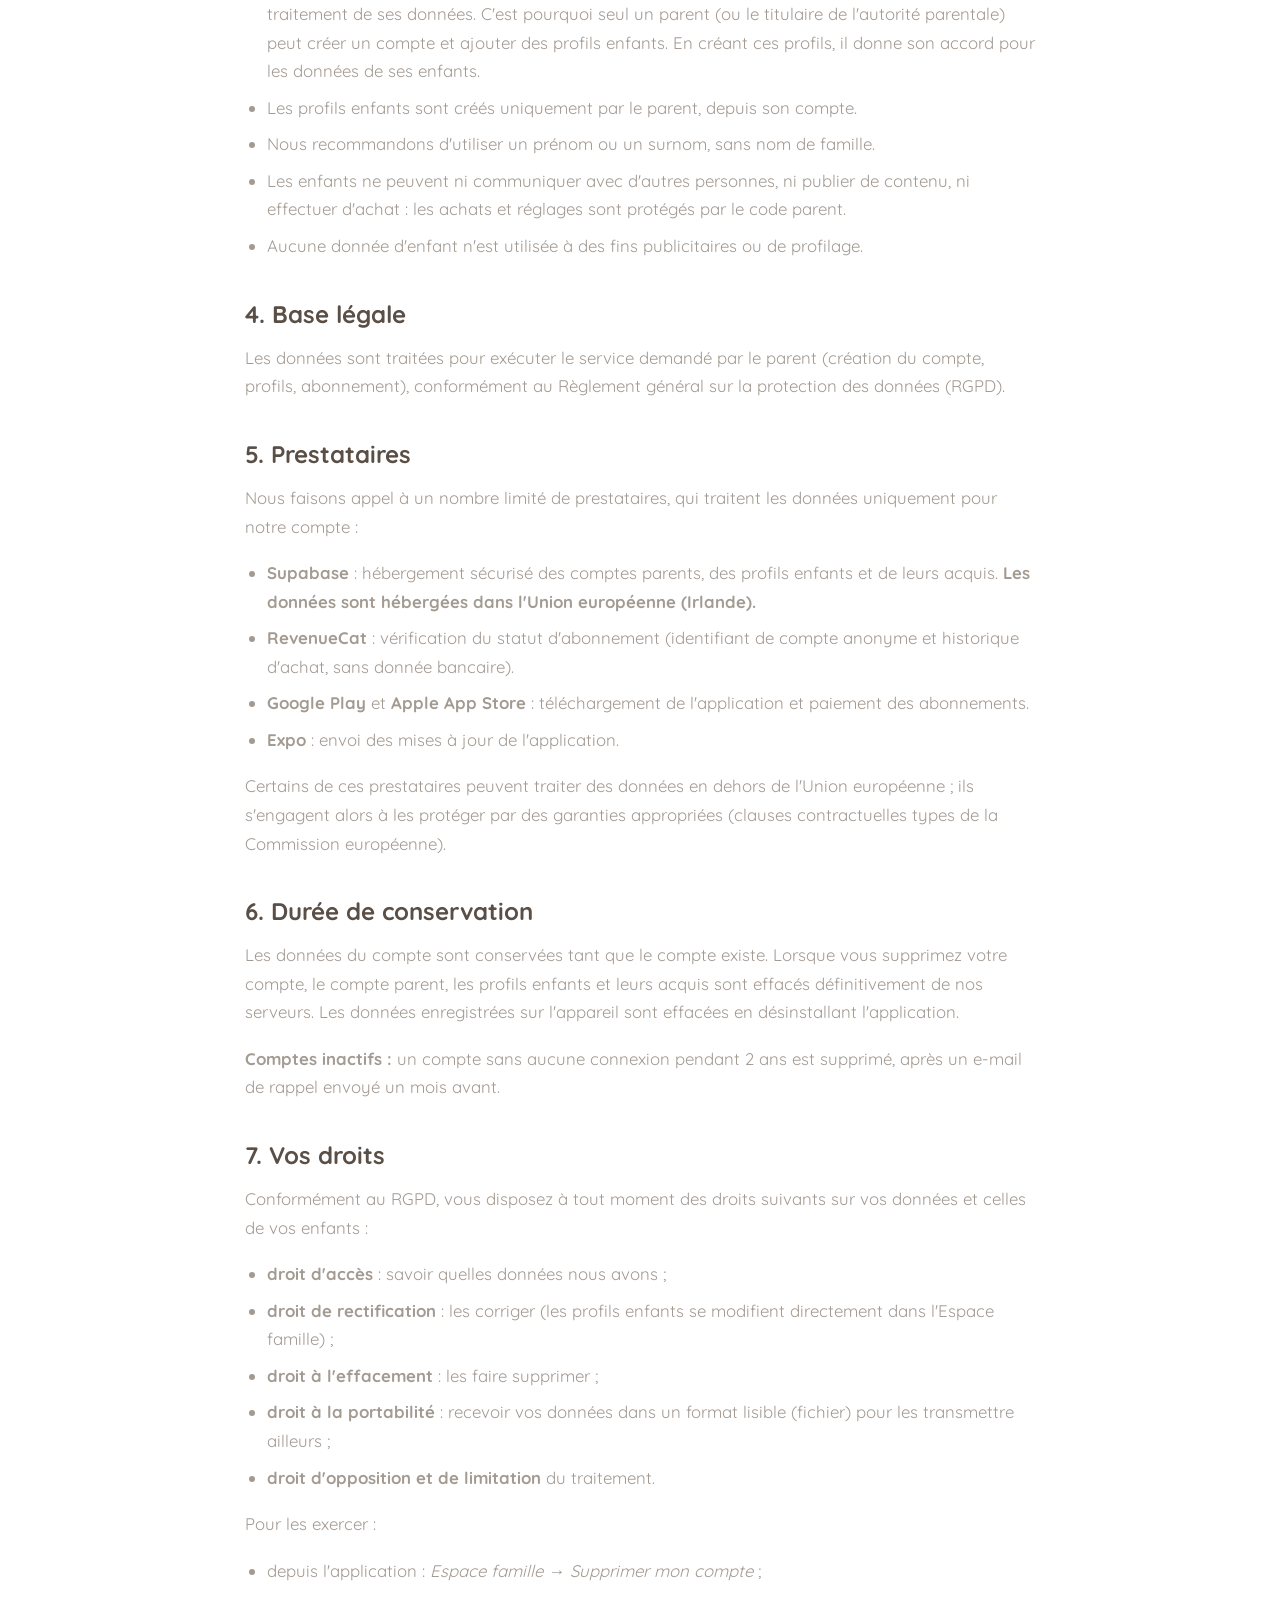
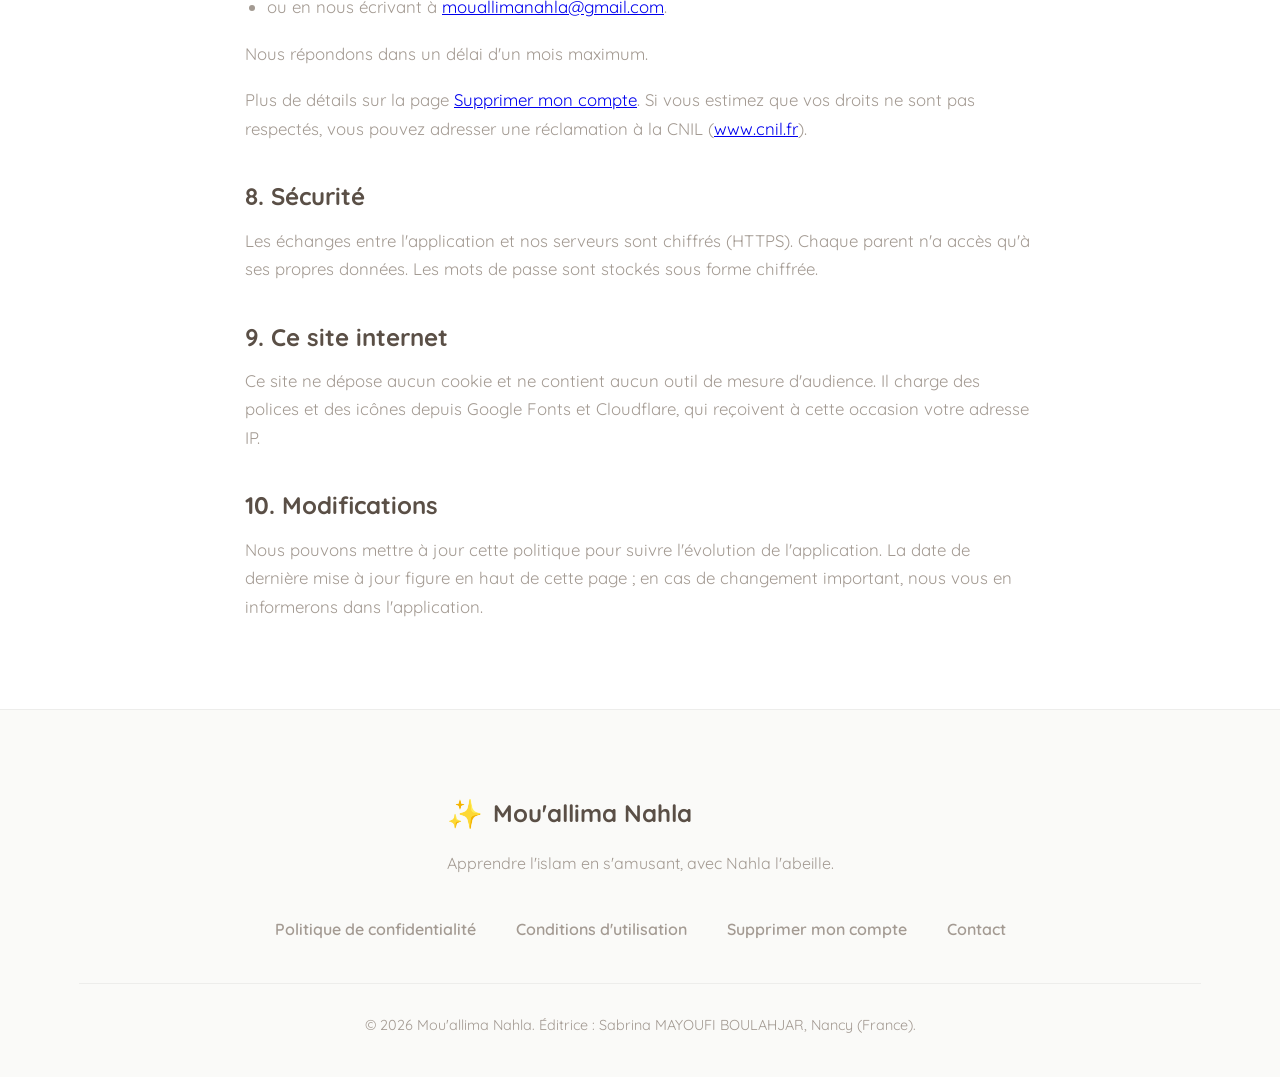
==== commit 87831ece: "Politique de confidentialite : RGPD, consentement parental, hebergement UE, acquis, droits Co-Author" ====
--- a/privacy.html
+++ b/privacy.html
@@ -3,7 +3,7 @@
 <head>
     <meta charset="UTF-8">
     <meta name="viewport" content="width=device-width, initial-scale=1.0">
-    <title>Politique de confidentialité – Mou'allima Nahla</title>
+    <title>Politique de confidentialité et RGPD – Mou'allima Nahla</title>
     <meta name="description" content="Comment Mou'allima Nahla collecte, utilise et protège les données des parents et des enfants.">
     <link rel="preconnect" href="https://fonts.googleapis.com">
     <link rel="preconnect" href="https://fonts.gstatic.com" crossorigin>
@@ -31,8 +31,8 @@
     <main class="page-content">
         <div class="container" style="max-width: 820px;">
             <a href="index.html" class="back-home">&larr; Retour à l'accueil</a>
-            <h1>Politique de confidentialité</h1>
-            <p class="updated">Dernière mise à jour : 25 octobre 2026</p>
+            <h1>Politique de confidentialité et protection des données (RGPD)</h1>
+            <p class="updated">Dernière mise à jour : 26 octobre 2026</p>
 
             <p>Mou'allima Nahla est une application éducative destinée aux enfants de 3 à 10 ans, utilisée sous la responsabilité de leurs parents. Nous collectons le strict minimum de données nécessaire au fonctionnement de l'application. <strong>Mou'allima Nahla ne contient aucune publicité, aucun traceur publicitaire et ne vend aucune donnée.</strong></p>
 
@@ -47,13 +47,15 @@
                 <tr><td>Profils enfants : prénom (ou surnom), âge, avatar, étoiles gagnées</td><td>Afficher le bon profil et adapter les contenus à l'âge</td><td>Le parent</td></tr>
                 <tr><td>Code parent à 4 chiffres</td><td>Protéger l'Espace famille et les achats</td><td>Le parent</td></tr>
                 <tr><td>Statut d'abonnement</td><td>Débloquer les contenus payants</td><td>Google Play / App Store, via RevenueCat</td></tr>
-                <tr><td>Progression (lettres vues, dernier module, série de jours)</td><td>Reprendre là où l'enfant s'est arrêté</td><td>Enregistrée uniquement sur l'appareil</td></tr>
+                <tr><td>Acquis de chaque enfant (niveaux validés par le parent avec son code, dates de validation)</td><td>Ouvrir les niveaux suivants et retrouver la progression sur tous les appareils de la famille</td><td>Le parent</td></tr>
+                <tr><td>Progression au quotidien (lettres vues, dernier module, série de jours, défi du jour)</td><td>Reprendre là où l'enfant s'est arrêté</td><td>Enregistrée uniquement sur l'appareil</td></tr>
             </table>
             <p><strong>Nous ne collectons pas :</strong> la localisation, les contacts, les photos, l'enregistrement de la voix, l'identifiant publicitaire, ni aucune donnée bancaire. Les paiements sont entièrement gérés par Google Play ou l'App Store : nous n'avons jamais accès à vos moyens de paiement.</p>
             <p>Il est possible d'utiliser une partie de l'application sans compte (« Découvrir sans compte ») : dans ce cas, aucune donnée personnelle n'est envoyée à nos serveurs.</p>
 
             <h2>3. Données des enfants</h2>
             <ul>
+                <li><strong>Consentement parental :</strong> en France, un enfant de moins de 15 ans ne peut pas consentir seul au traitement de ses données. C'est pourquoi seul un parent (ou le titulaire de l'autorité parentale) peut créer un compte et ajouter des profils enfants. En créant ces profils, il donne son accord pour les données de ses enfants.</li>
                 <li>Les profils enfants sont créés uniquement par le parent, depuis son compte.</li>
                 <li>Nous recommandons d'utiliser un prénom ou un surnom, sans nom de famille.</li>
                 <li>Les enfants ne peuvent ni communiquer avec d'autres personnes, ni publier de contenu, ni effectuer d'achat : les achats et réglages sont protégés par le code parent.</li>
@@ -66,7 +68,7 @@
             <h2>5. Prestataires</h2>
             <p>Nous faisons appel à un nombre limité de prestataires, qui traitent les données uniquement pour notre compte :</p>
             <ul>
-                <li><strong>Supabase</strong> : hébergement sécurisé des comptes parents et des profils enfants.</li>
+                <li><strong>Supabase</strong> : hébergement sécurisé des comptes parents, des profils enfants et de leurs acquis. <strong>Les données sont hébergées dans l'Union européenne (Irlande).</strong></li>
                 <li><strong>RevenueCat</strong> : vérification du statut d'abonnement (identifiant de compte anonyme et historique d'achat, sans donnée bancaire).</li>
                 <li><strong>Google Play</strong> et <strong>Apple App Store</strong> : téléchargement de l'application et paiement des abonnements.</li>
                 <li><strong>Expo</strong> : envoi des mises à jour de l'application.</li>
@@ -74,14 +76,24 @@
             <p>Certains de ces prestataires peuvent traiter des données en dehors de l'Union européenne ; ils s'engagent alors à les protéger par des garanties appropriées (clauses contractuelles types de la Commission européenne).</p>
 
             <h2>6. Durée de conservation</h2>
-            <p>Les données du compte sont conservées tant que le compte existe. Lorsque vous supprimez votre compte, le compte parent, les profils enfants et leur progression sont effacés définitivement de nos serveurs. Les données enregistrées sur l'appareil sont effacées en désinstallant l'application.</p>
+            <p>Les données du compte sont conservées tant que le compte existe. Lorsque vous supprimez votre compte, le compte parent, les profils enfants et leurs acquis sont effacés définitivement de nos serveurs. Les données enregistrées sur l'appareil sont effacées en désinstallant l'application.</p>
+            <p><strong>Comptes inactifs :</strong> un compte sans aucune connexion pendant 2 ans est supprimé, après un e-mail de rappel envoyé un mois avant.</p>
 
             <h2>7. Vos droits</h2>
-            <p>Vous pouvez à tout moment accéder à vos données, les corriger, les exporter ou les faire supprimer, et vous opposer à leur traitement :</p>
+            <p>Conformément au RGPD, vous disposez à tout moment des droits suivants sur vos données et celles de vos enfants :</p>
+            <ul>
+                <li><strong>droit d'accès</strong> : savoir quelles données nous avons ;</li>
+                <li><strong>droit de rectification</strong> : les corriger (les profils enfants se modifient directement dans l'Espace famille) ;</li>
+                <li><strong>droit à l'effacement</strong> : les faire supprimer ;</li>
+                <li><strong>droit à la portabilité</strong> : recevoir vos données dans un format lisible (fichier) pour les transmettre ailleurs ;</li>
+                <li><strong>droit d'opposition et de limitation</strong> du traitement.</li>
+            </ul>
+            <p>Pour les exercer :</p>
             <ul>
                 <li>depuis l'application : <em>Espace famille → Supprimer mon compte</em> ;</li>
                 <li>ou en nous écrivant à <a href="mailto:mouallimanahla@gmail.com">mouallimanahla@gmail.com</a>.</li>
             </ul>
+            <p>Nous répondons dans un délai d'un mois maximum.</p>
             <p>Plus de détails sur la page <a href="suppression-compte.html">Supprimer mon compte</a>. Si vous estimez que vos droits ne sont pas respectés, vous pouvez adresser une réclamation à la CNIL (<a href="https://www.cnil.fr" target="_blank" rel="noopener">www.cnil.fr</a>).</p>
 
             <h2>8. Sécurité</h2>
